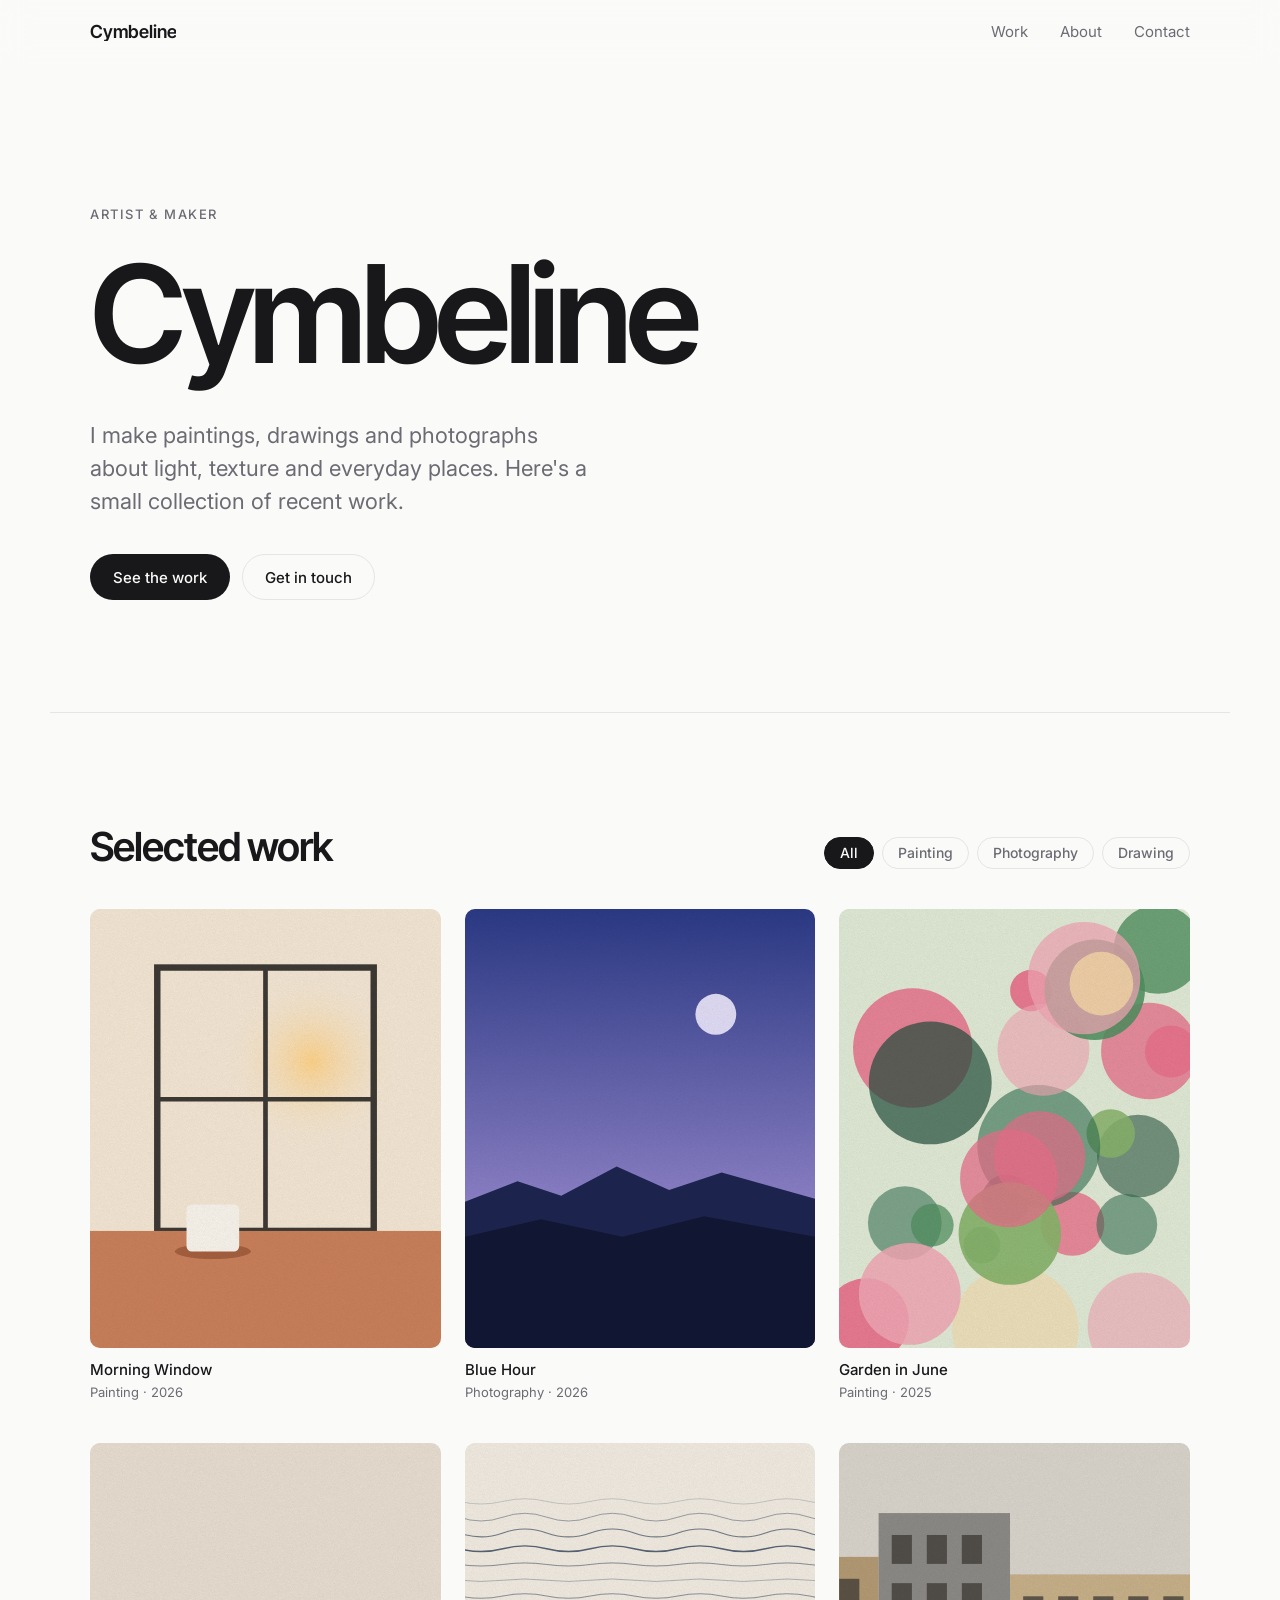
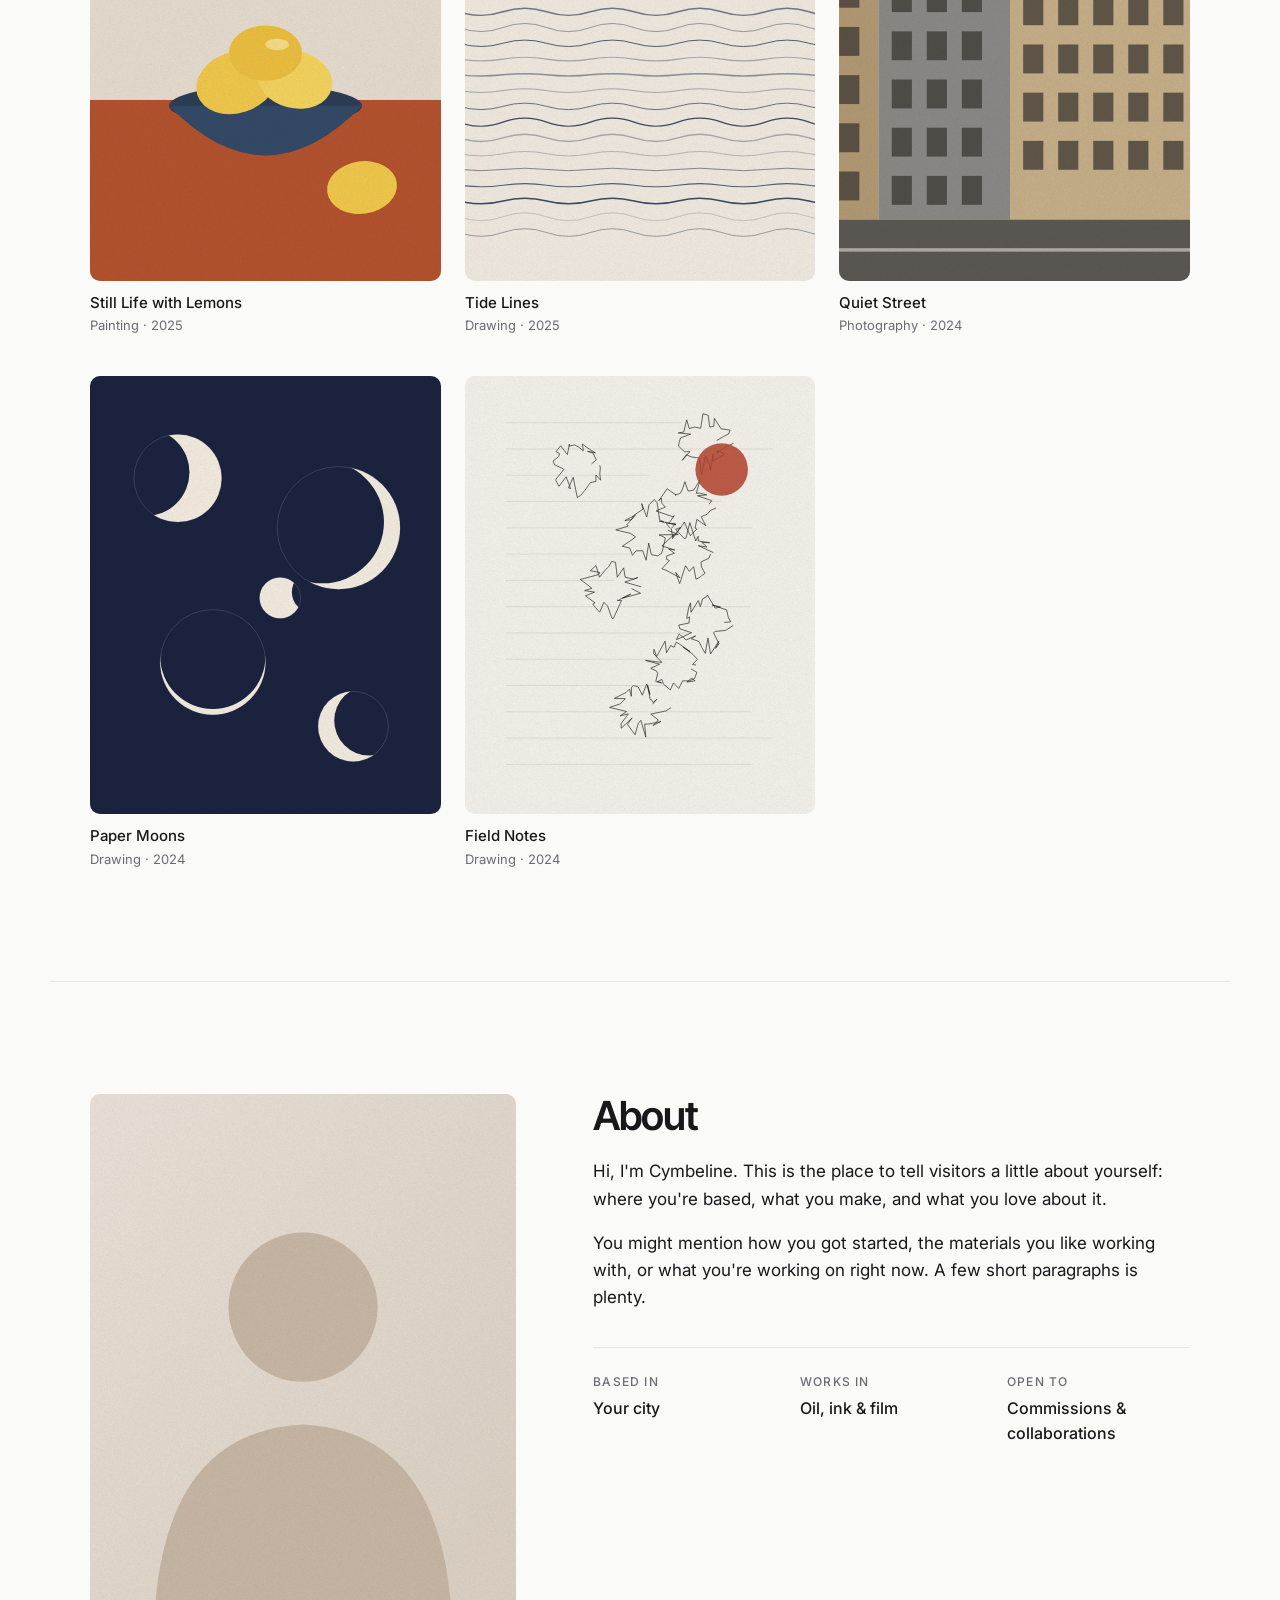
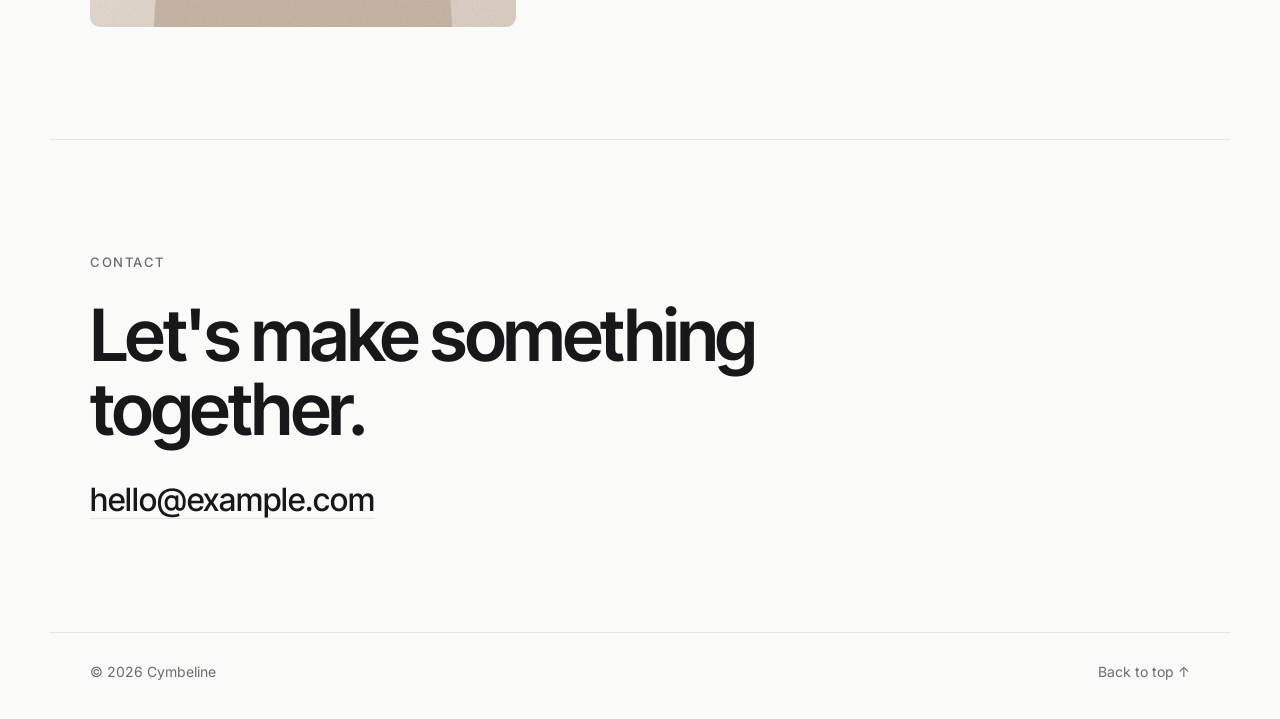
==== index.html @ 4db3ca45 "Initial portfolio site with Pages CMS editor config Co-Authored-By: Claude Opus 5.5 <noreply@anthrop" ====
<!doctype html>
<html lang="en" class="loading">
<head>
  <meta charset="utf-8">
  <meta name="viewport" content="width=device-width, initial-scale=1">
  <title>Cymbeline — Portfolio</title>
  <meta name="description" content="The portfolio of Cymbeline: selected work, about, and contact.">
  <meta property="og:title" content="Cymbeline — Portfolio">
  <meta property="og:description" content="Selected work, about, and contact.">
  <meta property="og:type" content="website">
  <meta name="theme-color" content="#fafaf9" media="(prefers-color-scheme: light)">
  <meta name="theme-color" content="#0f0f10" media="(prefers-color-scheme: dark)">
  <link rel="icon" href="favicon.svg" type="image/svg+xml">
  <link rel="preconnect" href="https://fonts.googleapis.com">
  <link rel="preconnect" href="https://fonts.gstatic.com" crossorigin>
  <link href="https://fonts.googleapis.com/css2?family=Inter:wght@400;500&family=Inter+Tight:wght@500;600&display=swap" rel="stylesheet">
  <link rel="stylesheet" href="styles.css">
</head>
<body>
  <a class="skip-link" href="#work">Skip to work</a>

  <header class="nav" id="nav">
    <div class="wrap nav-inner">
      <a class="nav-name" href="#top" data-field="name">Cymbeline</a>
      <nav aria-label="Main">
        <ul class="nav-links">
          <li><a href="#work">Work</a></li>
          <li><a href="#about">About</a></li>
          <li><a href="#contact">Contact</a></li>
        </ul>
      </nav>
    </div>
  </header>

  <main id="top">
    <section class="hero wrap">
      <p class="eyebrow" data-field="tagline"></p>
      <h1 class="hero-name" data-field="name"></h1>
      <p class="hero-intro" data-field="intro"></p>
      <div class="hero-actions">
        <a class="btn btn-solid" href="#work">See the work</a>
        <a class="btn btn-ghost" href="#contact">Get in touch</a>
      </div>
    </section>

    <section class="section wrap" id="work" aria-labelledby="work-title">
      <div class="section-head">
        <h2 id="work-title">Selected work</h2>
        <div class="filters" id="filters" role="group" aria-label="Filter work by category"></div>
      </div>
      <ul class="grid" id="grid"></ul>
    </section>

    <section class="section wrap" id="about" aria-labelledby="about-title">
      <div class="about">
        <div class="about-photo">
          <img id="about-photo" alt="" loading="lazy">
        </div>
        <div class="about-text">
          <h2 id="about-title">About</h2>
          <div id="about-body"></div>
          <dl class="facts" id="facts"></dl>
        </div>
      </div>
    </section>

    <section class="section wrap contact" id="contact" aria-labelledby="contact-title">
      <p class="eyebrow">Contact</p>
      <h2 id="contact-title" class="contact-title" data-field="contactHeading"></h2>
      <a class="contact-email" id="contact-email" href="#"></a>
      <ul class="socials" id="socials"></ul>
    </section>
  </main>

  <footer class="footer wrap">
    <span>&copy; <span id="year"></span> <span data-field="name"></span></span>
    <a href="#top">Back to top &uarr;</a>
  </footer>

  <div class="lightbox" id="lightbox" role="dialog" aria-modal="true" aria-label="Artwork viewer" hidden>
    <button class="lb-btn lb-close" id="lb-close" aria-label="Close">&times;</button>
    <button class="lb-btn lb-prev" id="lb-prev" aria-label="Previous piece">&larr;</button>
    <figure class="lb-figure">
      <img id="lb-img" alt="">
      <figcaption>
        <div class="lb-meta">
          <strong id="lb-title"></strong>
          <span id="lb-sub"></span>
        </div>
        <p id="lb-desc"></p>
        <a class="lb-link" id="lb-link" target="_blank" rel="noopener" hidden></a>
      </figcaption>
    </figure>
    <span class="lb-count" id="lb-count"></span>
    <button class="lb-btn lb-next" id="lb-next" aria-label="Next piece">&rarr;</button>
  </div>

  <script src="script.js"></script>
</body>
</html>
---- styles.css ----
/* ---------- Theme ---------- */
:root {
  --bg: #fafaf9;
  --surface: #ffffff;
  --text: #18181b;
  --muted: #6b6b73;
  --line: #e7e5e4;
  --accent: #b4442c;
  --placeholder: #efedeb;

  --font-body: "Inter", system-ui, -apple-system, "Segoe UI", Roboto, sans-serif;
  --font-head: "Inter Tight", "Inter", system-ui, -apple-system, "Segoe UI", Roboto, sans-serif;
  --wrap: 1180px;
  --gutter: clamp(16px, 4vw, 40px);
  --radius: 10px;
  --nav-h: 64px;
  color-scheme: light;
}

@media (prefers-color-scheme: dark) {
  :root {
    --bg: #0f0f10;
    --surface: #18181b;
    --text: #f4f4f5;
    --muted: #a1a1aa;
    --line: #27272a;
    --accent: #ee8a6f;
    --placeholder: #1f1f23;
    color-scheme: dark;
  }
}

/* ---------- Base ---------- */
*, *::before, *::after { box-sizing: border-box; }

html {
  scroll-behavior: smooth;
  scroll-padding-top: var(--nav-h);
  -webkit-text-size-adjust: 100%;
}
html.lb-open { overflow: hidden; }

body {
  margin: 0;
  background: var(--bg);
  color: var(--text);
  font: 400 16px/1.6 var(--font-body);
  -webkit-font-smoothing: antialiased;
  overflow-x: hidden;
}

img { display: block; max-width: 100%; }
a { color: inherit; }
h1, h2 { font-family: var(--font-head); font-weight: 600; }
[hidden] { display: none !important; }

:focus-visible { outline: 2px solid var(--accent); outline-offset: 3px; border-radius: 4px; }

.wrap {
  width: 100%;
  max-width: var(--wrap);
  margin-inline: auto;
  padding-inline: var(--gutter);
}

.skip-link {
  position: absolute; left: 12px; top: -48px; z-index: 200;
  padding: 8px 14px; border-radius: 8px;
  background: var(--text); color: var(--bg); text-decoration: none;
}
.skip-link:focus { top: 12px; }

main, .footer { transition: opacity .4s ease; }
html.loading main, html.loading .footer { opacity: 0; }

.eyebrow {
  margin: 0;
  font-size: 13px;
  font-weight: 500;
  letter-spacing: .12em;
  text-transform: uppercase;
  color: var(--muted);
}

/* ---------- Nav ---------- */
.nav {
  position: sticky; top: 0; z-index: 50;
  height: var(--nav-h);
  background: color-mix(in srgb, var(--bg) 82%, transparent);
  -webkit-backdrop-filter: saturate(1.4) blur(14px);
  backdrop-filter: saturate(1.4) blur(14px);
  border-bottom: 1px solid transparent;
  transition: border-color .2s ease;
}
.nav.scrolled { border-bottom-color: var(--line); }
.nav-inner { height: 100%; display: flex; align-items: center; justify-content: space-between; gap: 16px; }
.nav-name {
  font: 600 18px/1 var(--font-head);
  letter-spacing: -.01em;
  text-decoration: none;
  white-space: nowrap; overflow: hidden; text-overflow: ellipsis;
}
.nav-links { display: flex; gap: clamp(16px, 3vw, 32px); margin: 0; padding: 0; list-style: none; }
.nav-links a { font-size: 15px; color: var(--muted); text-decoration: none; transition: color .15s ease; }
.nav-links a:hover { color: var(--text); }

/* ---------- Hero ---------- */
.hero { padding-block: clamp(56px, 11vw, 140px) clamp(56px, 9vw, 112px); }
.hero-name {
  margin: .18em 0 .3em;
  font-size: clamp(3.25rem, 12vw, 8.5rem);
  line-height: .95;
  letter-spacing: -.04em;
  overflow-wrap: anywhere;
}
.hero-intro {
  margin: 0;
  max-width: 36ch;
  font-size: clamp(1.1rem, 2.1vw, 1.375rem);
  line-height: 1.5;
  color: var(--muted);
}
.hero-actions { display: flex; flex-wrap: wrap; gap: 12px; margin-top: 36px; }

.btn {
  display: inline-flex; align-items: center; justify-content: center;
  min-height: 46px; padding: 0 22px;
  border-radius: 999px; border: 1px solid transparent;
  font: 500 15px/1 var(--font-body);
  text-decoration: none;
  transition: transform .15s ease, background-color .15s ease, border-color .15s ease;
}
.btn:active { transform: translateY(1px); }
.btn-solid { background: var(--text); color: var(--bg); }
.btn-solid:hover { background: color-mix(in srgb, var(--text) 85%, var(--bg)); }
.btn-ghost { border-color: var(--line); }
.btn-ghost:hover { border-color: var(--text); }

/* ---------- Sections ---------- */
.section { padding-block: clamp(56px, 9vw, 112px); border-top: 1px solid var(--line); }
.section h2 { margin: 0; font-size: clamp(1.75rem, 3.6vw, 2.5rem); line-height: 1.1; letter-spacing: -.025em; }
.section-head {
  display: flex; flex-wrap: wrap; align-items: flex-end; justify-content: space-between;
  gap: 16px 24px;
  margin-bottom: clamp(24px, 4vw, 40px);
}

/* ---------- Filters ---------- */
.filters {
  display: flex; gap: 8px;
  max-width: 100%;
  overflow-x: auto; scrollbar-width: none;
  margin-inline: calc(var(--gutter) * -1); padding-inline: var(--gutter);
}
.filters::-webkit-scrollbar { display: none; }
@media (min-width: 720px) { .filters { margin-inline: 0; padding-inline: 0; } }
.chip {
  flex: none;
  padding: 8px 15px;
  border-radius: 999px;
  border: 1px solid var(--line);
  background: transparent;
  color: var(--muted);
  font: 500 14px/1 var(--font-body);
  cursor: pointer;
  transition: color .15s ease, background-color .15s ease, border-color .15s ease;
}
.chip:hover { color: var(--text); border-color: var(--muted); }
.chip[aria-pressed="true"] { background: var(--text); border-color: var(--text); color: var(--bg); }

/* ---------- Gallery grid ---------- */
.grid {
  list-style: none; margin: 0; padding: 0;
  display: grid;
  grid-template-columns: repeat(2, minmax(0, 1fr));
  gap: 24px 12px;
}
@media (min-width: 720px) { .grid { grid-template-columns: repeat(3, minmax(0, 1fr)); gap: 40px 24px; } }

.card { animation: rise .5s ease both; }
@keyframes rise { from { opacity: 0; transform: translateY(10px); } to { opacity: 1; transform: none; } }

.card-btn {
  display: block; width: 100%;
  padding: 0; border: 0; background: none;
  color: inherit; font: inherit; text-align: left;
  cursor: zoom-in;
}
.card-media {
  aspect-ratio: 4 / 5;
  overflow: hidden;
  border-radius: var(--radius);
  background: var(--placeholder);
}
.card-media img {
  width: 100%; height: 100%;
  object-fit: cover;
  transition: transform .6s cubic-bezier(.2, .7, .2, 1);
}
.card-btn:hover .card-media img { transform: scale(1.035); }
.card-title { display: block; margin-top: 12px; font-weight: 500; font-size: 15px; line-height: 1.35; }
.card-meta { display: block; margin-top: 2px; font-size: 13px; color: var(--muted); }
.empty { grid-column: 1 / -1; color: var(--muted); }

/* ---------- About ---------- */
.about { display: grid; gap: 32px; }
@media (min-width: 860px) {
  .about { grid-template-columns: 5fr 7fr; gap: clamp(40px, 6vw, 88px); align-items: start; }
  #about.no-photo .about { grid-template-columns: 1fr; }
}
.about-photo img {
  width: 100%;
  aspect-ratio: 4 / 5;
  object-fit: cover;
  border-radius: var(--radius);
  background: var(--placeholder);
}
@media (max-width: 859px) { .about-photo { max-width: 420px; } }
.about-text h2 { margin-bottom: 20px; }
#about-body { max-width: 62ch; font-size: 1.0625rem; }
#about-body p { margin: 0 0 1em; }
#about-body a { text-decoration-color: var(--accent); text-underline-offset: .2em; }
#about-body a:hover { color: var(--accent); }
#about-body img { border-radius: var(--radius); margin-block: 1em; }

.facts {
  display: grid;
  grid-template-columns: repeat(auto-fit, minmax(150px, 1fr));
  gap: 20px 24px;
  margin: 36px 0 0; padding-top: 24px;
  border-top: 1px solid var(--line);
}
.fact dt { font-size: 12px; font-weight: 500; letter-spacing: .1em; text-transform: uppercase; color: var(--muted); }
.fact dd { margin: 4px 0 0; font-weight: 500; }

/* ---------- Contact ---------- */
.contact-title {
  margin: .35em 0 .5em !important;
  max-width: 16ch;
  font-size: clamp(2.25rem, 6.5vw, 4.5rem) !important;
  line-height: 1.02 !important;
  letter-spacing: -.035em !important;
}
.contact-email {
  display: inline-block;
  font: 500 clamp(1.25rem, 3.5vw, 2rem)/1.2 var(--font-head);
  text-decoration: underline;
  text-decoration-thickness: 1px;
  text-underline-offset: .22em;
  text-decoration-color: var(--line);
  overflow-wrap: anywhere;
  transition: color .15s ease, text-decoration-color .15s ease;
}
.contact-email:hover { color: var(--accent); text-decoration-color: currentColor; }
.socials { display: flex; flex-wrap: wrap; gap: 10px; margin: 32px 0 0; padding: 0; list-style: none; }
.socials a {
  display: inline-flex; align-items: center; min-height: 42px; padding: 0 16px;
  border: 1px solid var(--line); border-radius: 999px;
  font-size: 15px; text-decoration: none;
  transition: border-color .15s ease;
}
.socials a:hover { border-color: var(--text); }

/* ---------- Footer ---------- */
.footer {
  display: flex; flex-wrap: wrap; justify-content: space-between; gap: 12px;
  padding-block: 28px 36px;
  border-top: 1px solid var(--line);
  font-size: 14px; color: var(--muted);
}
.footer a { text-decoration: none; }
.footer a:hover { color: var(--text); }

/* ---------- Lightbox ---------- */
.lightbox {
  position: fixed; inset: 0; z-index: 100;
  display: grid; place-items: center;
  padding: 64px 84px 40px;
  background: rgba(12, 12, 13, .95);
  color: #e4e4e7;
  animation: fade .2s ease;
}
@keyframes fade { from { opacity: 0; } }
.lb-figure {
  margin: 0;
  display: flex; flex-direction: column; align-items: center;
  max-width: min(1100px, 100%);
}
#lb-img {
  max-width: 100%;
  max-height: calc(100vh - 230px);
  max-height: calc(100dvh - 230px);
  object-fit: contain;
  border-radius: 4px;
}
.lb-figure figcaption { width: 100%; max-width: 680px; margin-top: 18px; font-size: 14px; }
.lb-meta { display: flex; flex-wrap: wrap; align-items: baseline; gap: 4px 12px; }
.lb-meta strong { font: 600 17px/1.3 var(--font-head); color: #fff; }
.lb-meta span { color: #a1a1aa; }
#lb-desc { margin: 6px 0 0; white-space: pre-line; color: #d4d4d8; }
.lb-link { display: inline-block; margin-top: 10px; color: #ee8a6f; font-weight: 500; text-decoration: none; }
.lb-link:hover { text-decoration: underline; }
.lb-count { position: absolute; top: 24px; left: 24px; font-size: 13px; color: #a1a1aa; font-variant-numeric: tabular-nums; }

.lb-btn {
  position: absolute;
  width: 46px; height: 46px;
  display: grid; place-items: center;
  border: 0; border-radius: 50%;
  background: rgba(255, 255, 255, .08);
  color: #fff; font-size: 22px; line-height: 1;
  cursor: pointer;
  transition: background-color .15s ease;
}
.lb-btn:hover { background: rgba(255, 255, 255, .18); }
.lb-close { top: 12px; right: 12px; font-size: 28px; }
.lb-prev { left: 20px; top: 50%; transform: translateY(-50%); }
.lb-next { right: 20px; top: 50%; transform: translateY(-50%); }

@media (max-width: 719px) {
  .lightbox { padding: 64px 16px 92px; }
  #lb-img { max-height: calc(100vh - 300px); max-height: calc(100dvh - 300px); }
  .lb-prev, .lb-next { top: auto; bottom: 24px; transform: none; }
  .lb-prev { left: calc(50% - 58px); }
  .lb-next { right: calc(50% - 58px); }
}

/* ---------- Motion ---------- */
@media (prefers-reduced-motion: reduce) {
  html { scroll-behavior: auto; }
  *, *::before, *::after { animation: none !important; transition: none !important; }
}
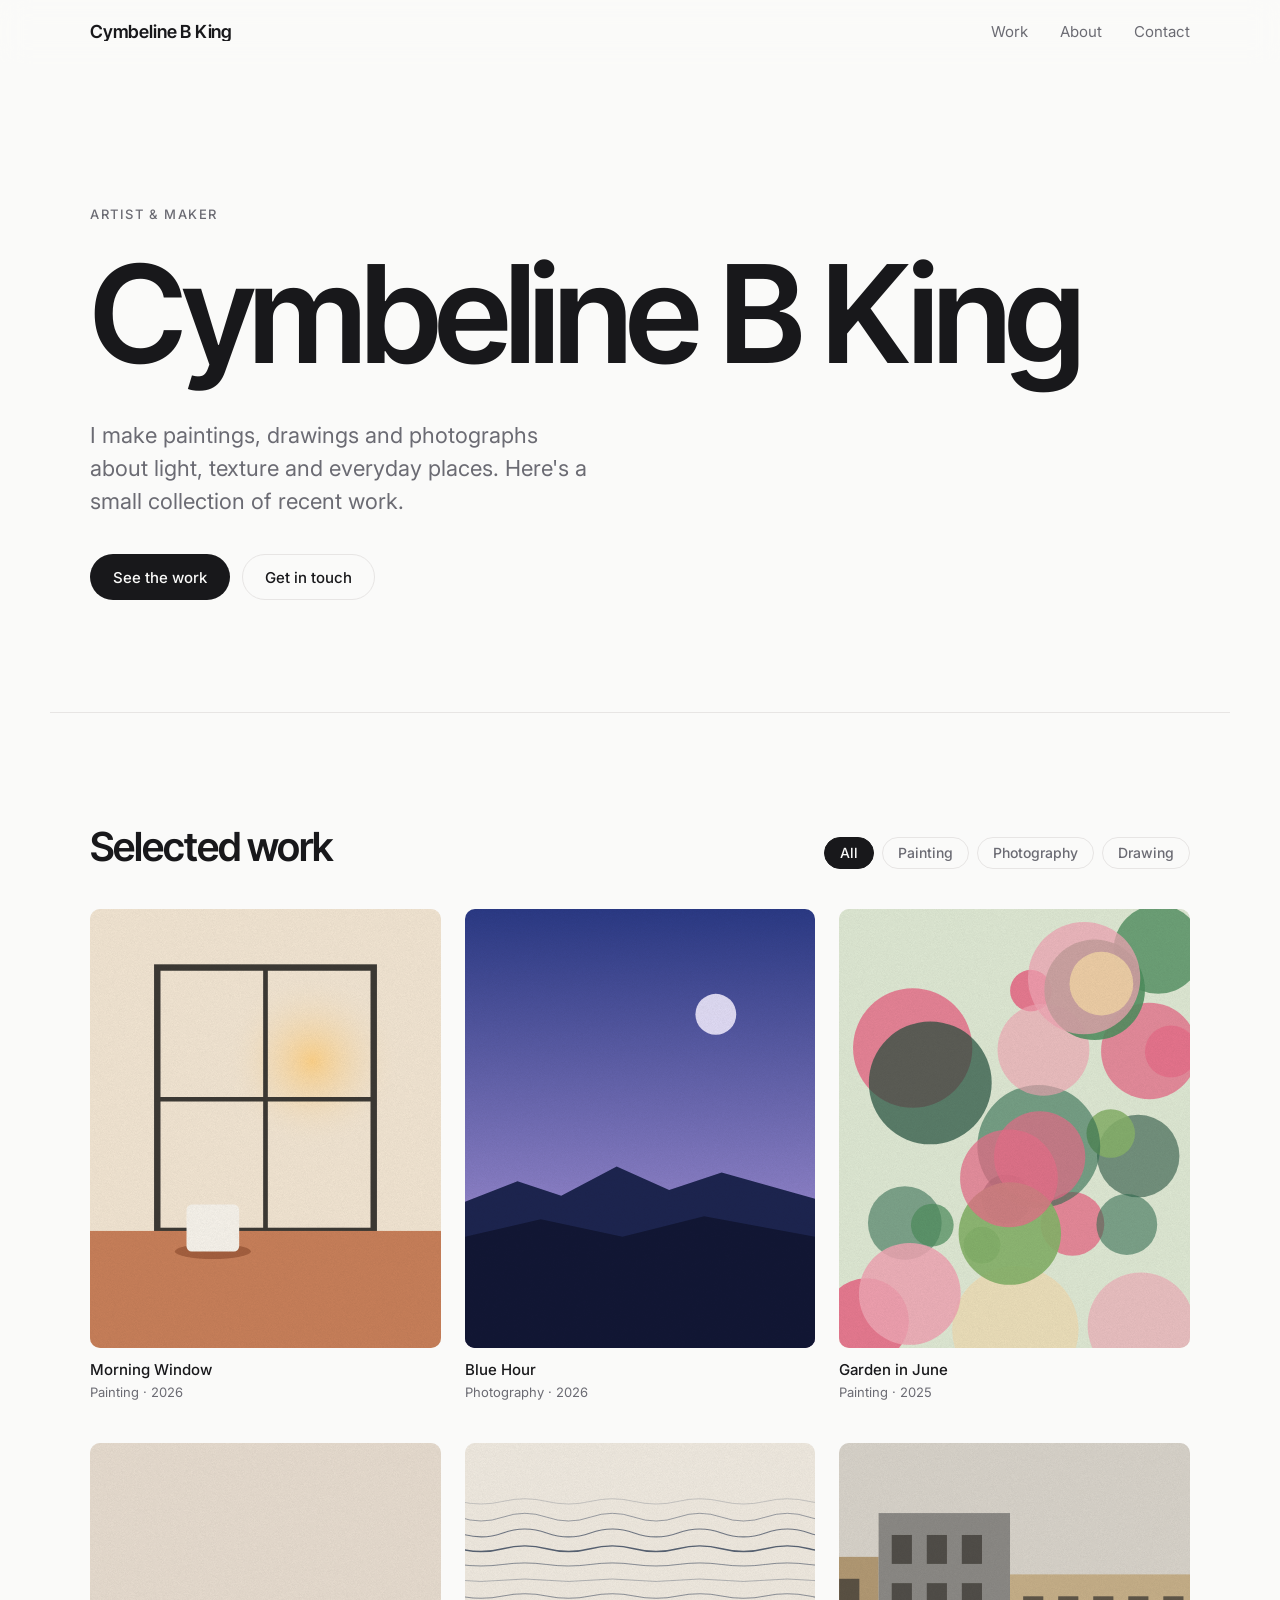
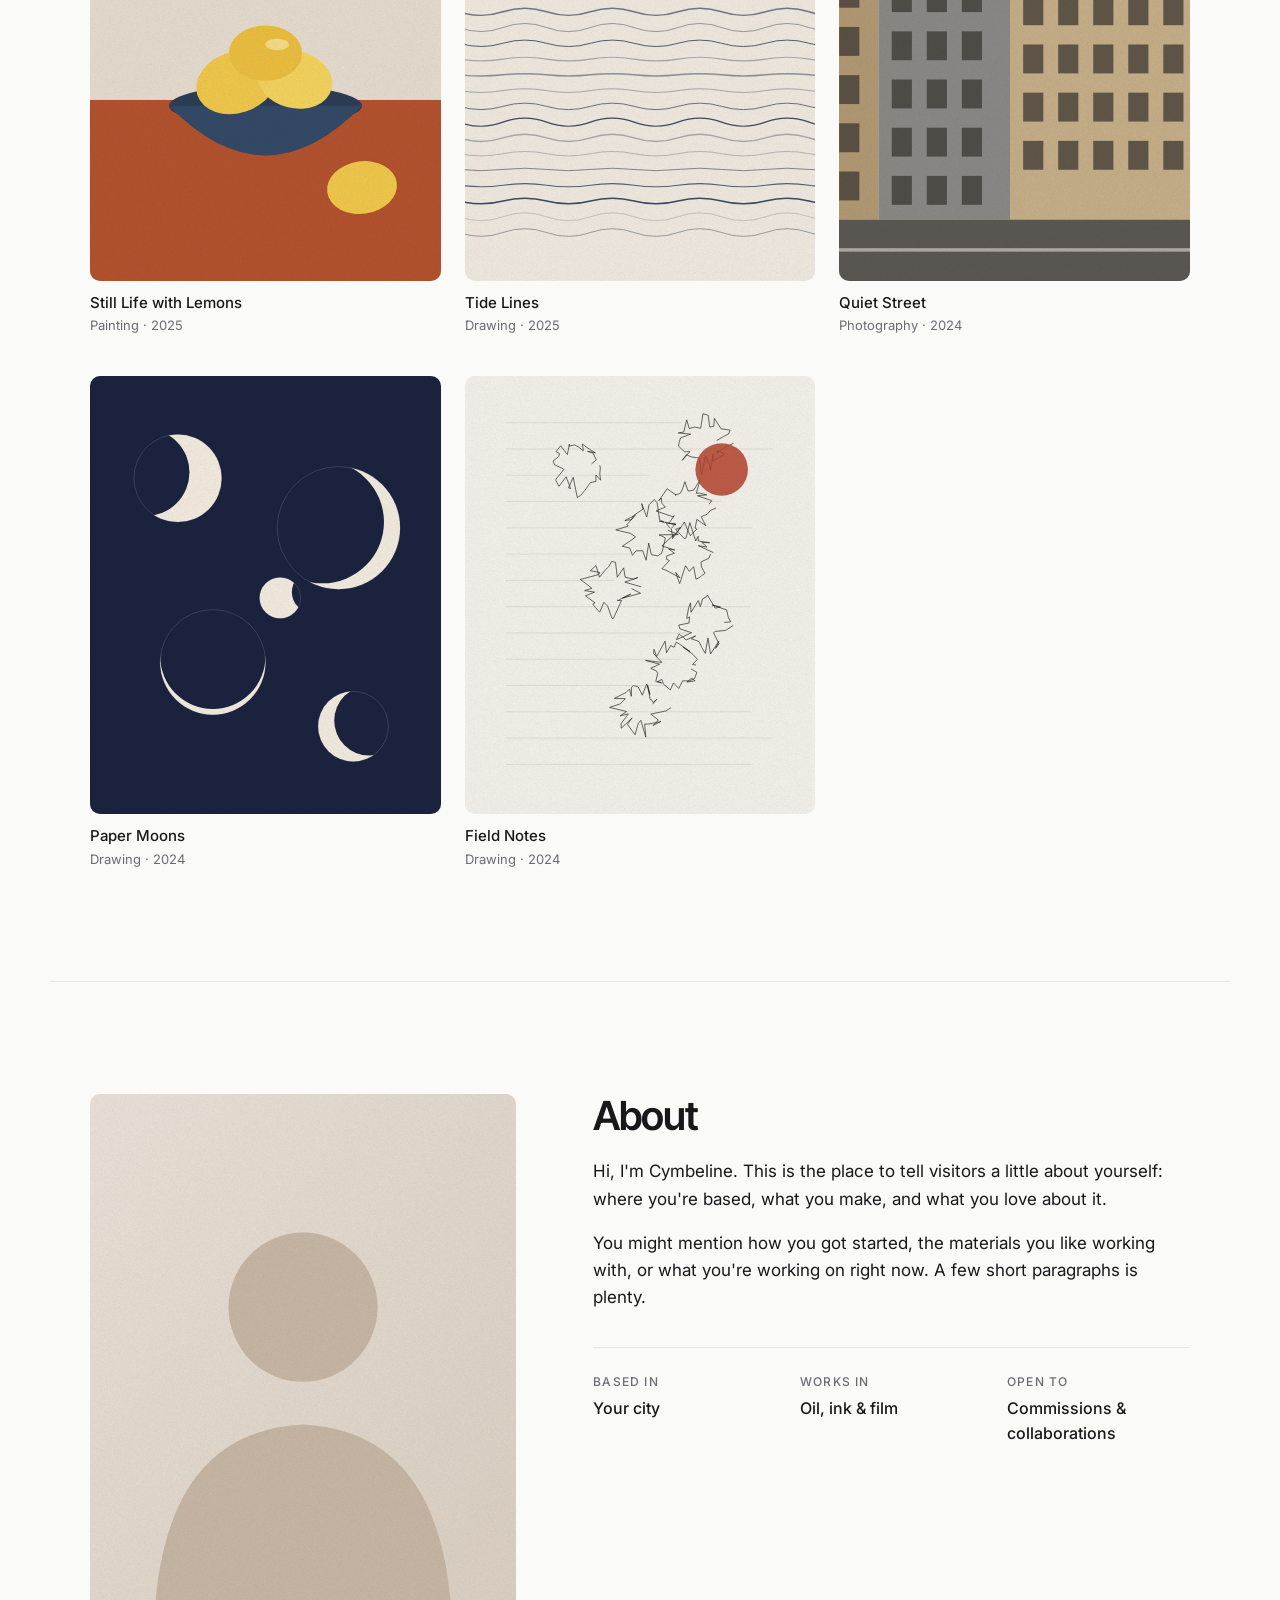
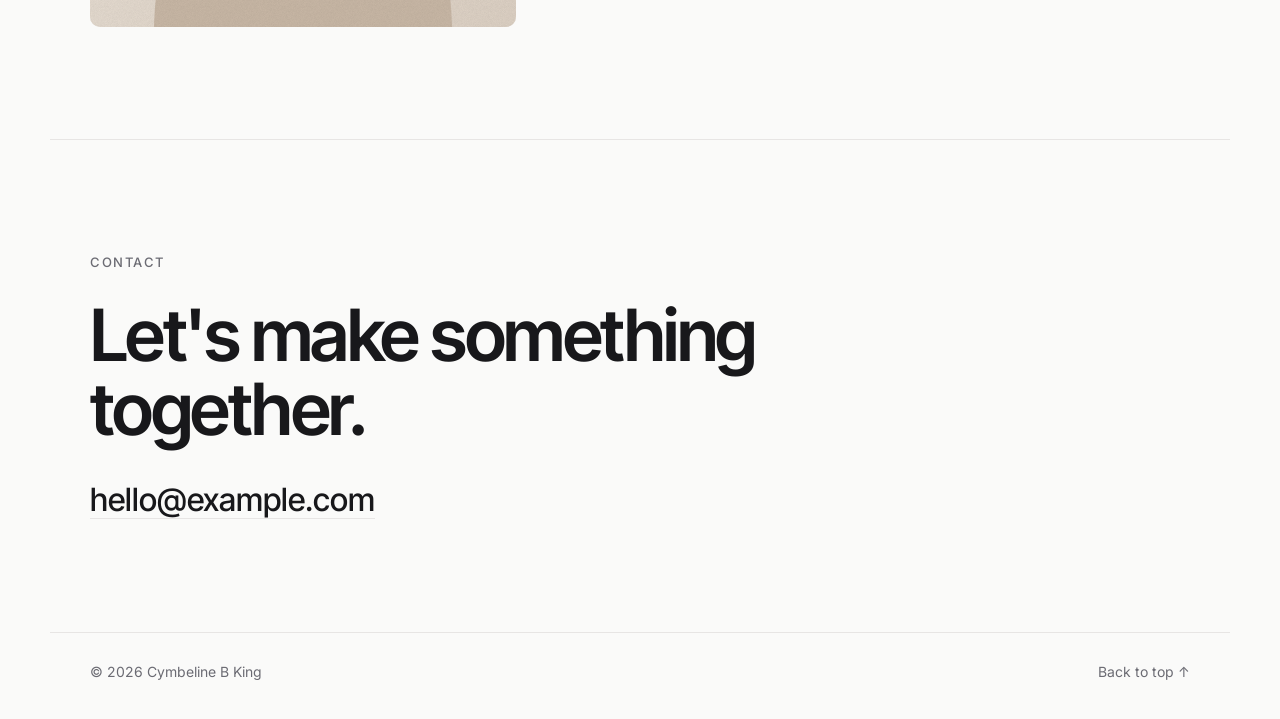
==== commit a6c5ba4f: "Show her full name, Cymbeline B King Co-Authored-By: Claude Opus 5.5 <noreply@anthropic.com>" ====
--- a/index.html
+++ b/index.html
@@ -3,9 +3,9 @@
 <head>
   <meta charset="utf-8">
   <meta name="viewport" content="width=device-width, initial-scale=1">
-  <title>Cymbeline — Portfolio</title>
-  <meta name="description" content="The portfolio of Cymbeline: selected work, about, and contact.">
-  <meta property="og:title" content="Cymbeline — Portfolio">
+  <title>Cymbeline B King — Portfolio</title>
+  <meta name="description" content="The portfolio of Cymbeline B King: selected work, about, and contact.">
+  <meta property="og:title" content="Cymbeline B King — Portfolio">
   <meta property="og:description" content="Selected work, about, and contact.">
   <meta property="og:type" content="website">
   <meta name="theme-color" content="#fafaf9" media="(prefers-color-scheme: light)">
@@ -21,7 +21,7 @@
 
   <header class="nav" id="nav">
     <div class="wrap nav-inner">
-      <a class="nav-name" href="#top" data-field="name">Cymbeline</a>
+      <a class="nav-name" href="#top" data-field="name">Cymbeline B King</a>
       <nav aria-label="Main">
         <ul class="nav-links">
           <li><a href="#work">Work</a></li>
--- a/styles.css
+++ b/styles.css
@@ -276,7 +276,7 @@
   position: fixed; inset: 0; z-index: 100;
   display: grid; place-items: center;
   padding: 64px 84px 40px;
-  background: rgba(12, 12, 13, .95);
+  background: rgba(12, 12, 13, .98);
   color: #e4e4e7;
   animation: fade .2s ease;
 }
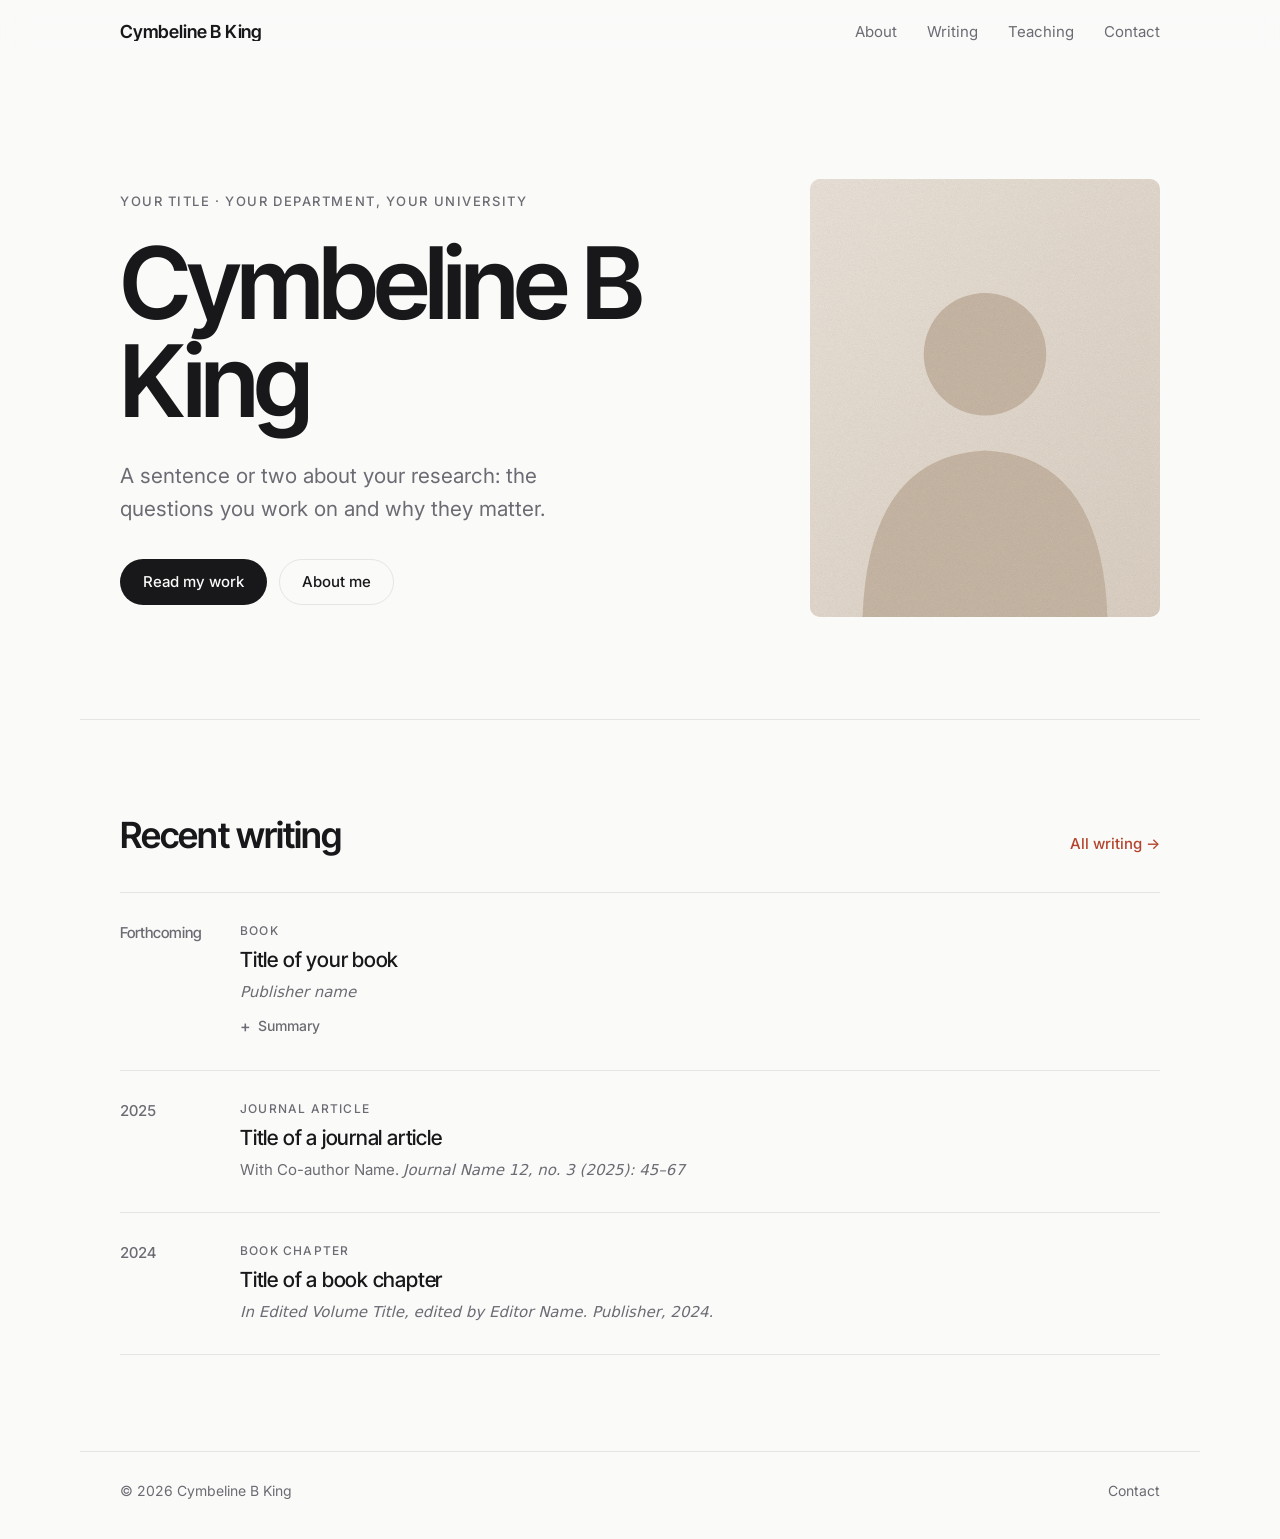
==== commit 40017cde: "Rework as a multi-page academic site Home, About, Writing (publications with DOI/PDF/covers, filters" ====
--- a/index.html
+++ b/index.html
@@ -3,10 +3,10 @@
 <head>
   <meta charset="utf-8">
   <meta name="viewport" content="width=device-width, initial-scale=1">
-  <title>Cymbeline B King — Portfolio</title>
-  <meta name="description" content="The portfolio of Cymbeline B King: selected work, about, and contact.">
-  <meta property="og:title" content="Cymbeline B King — Portfolio">
-  <meta property="og:description" content="Selected work, about, and contact.">
+  <title>Cymbeline B King</title>
+  <meta name="description" content="Cymbeline B King: research, writing and publications.">
+  <meta property="og:title" content="Cymbeline B King">
+  <meta property="og:description" content="Research, writing and publications.">
   <meta property="og:type" content="website">
   <meta name="theme-color" content="#fafaf9" media="(prefers-color-scheme: light)">
   <meta name="theme-color" content="#0f0f10" media="(prefers-color-scheme: dark)">
@@ -16,85 +16,40 @@
   <link href="https://fonts.googleapis.com/css2?family=Inter:wght@400;500&family=Inter+Tight:wght@500;600&display=swap" rel="stylesheet">
   <link rel="stylesheet" href="styles.css">
 </head>
-<body>
-  <a class="skip-link" href="#work">Skip to work</a>
+<body data-page="home">
+  <a class="skip-link" href="#main">Skip to content</a>
+  <!-- The menu and footer are filled in by script.js so every page shares them. -->
+  <header class="nav" id="nav"></header>
 
-  <header class="nav" id="nav">
-    <div class="wrap nav-inner">
-      <a class="nav-name" href="#top" data-field="name">Cymbeline B King</a>
-      <nav aria-label="Main">
-        <ul class="nav-links">
-          <li><a href="#work">Work</a></li>
-          <li><a href="#about">About</a></li>
-          <li><a href="#contact">Contact</a></li>
-        </ul>
-      </nav>
-    </div>
-  </header>
-
-  <main id="top">
+  <main id="main">
     <section class="hero wrap">
-      <p class="eyebrow" data-field="tagline"></p>
-      <h1 class="hero-name" data-field="name"></h1>
-      <p class="hero-intro" data-field="intro"></p>
-      <div class="hero-actions">
-        <a class="btn btn-solid" href="#work">See the work</a>
-        <a class="btn btn-ghost" href="#contact">Get in touch</a>
-      </div>
-    </section>
-
-    <section class="section wrap" id="work" aria-labelledby="work-title">
-      <div class="section-head">
-        <h2 id="work-title">Selected work</h2>
-        <div class="filters" id="filters" role="group" aria-label="Filter work by category"></div>
-      </div>
-      <ul class="grid" id="grid"></ul>
-    </section>
-
-    <section class="section wrap" id="about" aria-labelledby="about-title">
-      <div class="about">
-        <div class="about-photo">
-          <img id="about-photo" alt="" loading="lazy">
+      <div class="hero-grid">
+        <div class="hero-text">
+          <p class="eyebrow" data-field="position"></p>
+          <h1 class="hero-name" data-field="name"></h1>
+          <p class="hero-intro" data-field="intro"></p>
+          <div class="hero-actions">
+            <a class="btn btn-solid" href="writing.html">Read my work</a>
+            <a class="btn btn-ghost" href="about.html">About me</a>
+            <a class="btn btn-ghost" data-cv target="_blank" rel="noopener" hidden>Download CV</a>
+          </div>
         </div>
-        <div class="about-text">
-          <h2 id="about-title">About</h2>
-          <div id="about-body"></div>
-          <dl class="facts" id="facts"></dl>
+        <div class="hero-photo" data-photo-wrap>
+          <img data-photo alt="">
         </div>
       </div>
     </section>
 
-    <section class="section wrap contact" id="contact" aria-labelledby="contact-title">
-      <p class="eyebrow">Contact</p>
-      <h2 id="contact-title" class="contact-title" data-field="contactHeading"></h2>
-      <a class="contact-email" id="contact-email" href="#"></a>
-      <ul class="socials" id="socials"></ul>
+    <section class="section wrap" aria-labelledby="recent-title">
+      <div class="section-head">
+        <h2 id="recent-title">Recent writing</h2>
+        <a class="more-link" href="writing.html">All writing &rarr;</a>
+      </div>
+      <ol class="pubs" id="pubs" data-home></ol>
     </section>
   </main>
 
-  <footer class="footer wrap">
-    <span>&copy; <span id="year"></span> <span data-field="name"></span></span>
-    <a href="#top">Back to top &uarr;</a>
-  </footer>
-
-  <div class="lightbox" id="lightbox" role="dialog" aria-modal="true" aria-label="Artwork viewer" hidden>
-    <button class="lb-btn lb-close" id="lb-close" aria-label="Close">&times;</button>
-    <button class="lb-btn lb-prev" id="lb-prev" aria-label="Previous piece">&larr;</button>
-    <figure class="lb-figure">
-      <img id="lb-img" alt="">
-      <figcaption>
-        <div class="lb-meta">
-          <strong id="lb-title"></strong>
-          <span id="lb-sub"></span>
-        </div>
-        <p id="lb-desc"></p>
-        <a class="lb-link" id="lb-link" target="_blank" rel="noopener" hidden></a>
-      </figcaption>
-    </figure>
-    <span class="lb-count" id="lb-count"></span>
-    <button class="lb-btn lb-next" id="lb-next" aria-label="Next piece">&rarr;</button>
-  </div>
-
+  <footer class="footer wrap" id="footer"></footer>
   <script src="script.js"></script>
 </body>
 </html>
--- a/styles.css
+++ b/styles.css
@@ -10,7 +10,7 @@
 
   --font-body: "Inter", system-ui, -apple-system, "Segoe UI", Roboto, sans-serif;
   --font-head: "Inter Tight", "Inter", system-ui, -apple-system, "Segoe UI", Roboto, sans-serif;
-  --wrap: 1180px;
+  --wrap: 1120px;
   --gutter: clamp(16px, 4vw, 40px);
   --radius: 10px;
   --nav-h: 64px;
@@ -34,24 +34,26 @@
 *, *::before, *::after { box-sizing: border-box; }
 
 html {
-  scroll-behavior: smooth;
   scroll-padding-top: var(--nav-h);
   -webkit-text-size-adjust: 100%;
 }
-html.lb-open { overflow: hidden; }
 
 body {
   margin: 0;
+  min-height: 100vh;
+  display: flex;
+  flex-direction: column;
   background: var(--bg);
   color: var(--text);
   font: 400 16px/1.6 var(--font-body);
   -webkit-font-smoothing: antialiased;
   overflow-x: hidden;
 }
+main { flex: 1; }
 
 img { display: block; max-width: 100%; }
 a { color: inherit; }
-h1, h2 { font-family: var(--font-head); font-weight: 600; }
+h1, h2, h3 { font-family: var(--font-head); font-weight: 600; }
 [hidden] { display: none !important; }
 
 :focus-visible { outline: 2px solid var(--accent); outline-offset: 3px; border-radius: 4px; }
@@ -70,8 +72,8 @@
 }
 .skip-link:focus { top: 12px; }
 
-main, .footer { transition: opacity .4s ease; }
-html.loading main, html.loading .footer { opacity: 0; }
+main, .footer, .nav-inner { transition: opacity .35s ease; }
+html.loading main, html.loading .footer, html.loading .nav-inner { opacity: 0; }
 
 .eyebrow {
   margin: 0;
@@ -82,17 +84,17 @@
   color: var(--muted);
 }
 
-/* ---------- Nav ---------- */
+/* ---------- Menu ---------- */
 .nav {
   position: sticky; top: 0; z-index: 50;
   height: var(--nav-h);
-  background: color-mix(in srgb, var(--bg) 82%, transparent);
+  background: color-mix(in srgb, var(--bg) 85%, transparent);
   -webkit-backdrop-filter: saturate(1.4) blur(14px);
   backdrop-filter: saturate(1.4) blur(14px);
   border-bottom: 1px solid transparent;
   transition: border-color .2s ease;
 }
-.nav.scrolled { border-bottom-color: var(--line); }
+.nav.scrolled, .nav.open { border-bottom-color: var(--line); }
 .nav-inner { height: 100%; display: flex; align-items: center; justify-content: space-between; gap: 16px; }
 .nav-name {
   font: 600 18px/1 var(--font-head);
@@ -100,27 +102,77 @@
   text-decoration: none;
   white-space: nowrap; overflow: hidden; text-overflow: ellipsis;
 }
-.nav-links { display: flex; gap: clamp(16px, 3vw, 32px); margin: 0; padding: 0; list-style: none; }
-.nav-links a { font-size: 15px; color: var(--muted); text-decoration: none; transition: color .15s ease; }
-.nav-links a:hover { color: var(--text); }
-
-/* ---------- Hero ---------- */
-.hero { padding-block: clamp(56px, 11vw, 140px) clamp(56px, 9vw, 112px); }
+.nav-links { display: flex; gap: clamp(18px, 2.6vw, 30px); margin: 0; padding: 0; list-style: none; }
+.nav-links a {
+  position: relative;
+  font-size: 15px; color: var(--muted); text-decoration: none;
+  transition: color .15s ease;
+}
+.nav-links a:hover, .nav-links a[aria-current="page"] { color: var(--text); }
+.nav-links a[aria-current="page"]::after {
+  content: ""; position: absolute; left: 0; right: 0; bottom: -6px;
+  height: 2px; border-radius: 2px; background: var(--accent);
+}
+.menu-btn {
+  display: none;
+  min-height: 40px; padding: 0 16px;
+  border: 1px solid var(--line); border-radius: 999px;
+  background: transparent; color: var(--text);
+  font: 500 14px/1 var(--font-body);
+  cursor: pointer;
+}
+
+@media (max-width: 759px) {
+  .menu-btn { display: inline-flex; align-items: center; }
+  .nav-links {
+    display: none;
+    position: absolute; top: var(--nav-h); left: 0; right: 0;
+    flex-direction: column; gap: 0;
+    padding: 4px var(--gutter) 20px;
+    background: var(--bg);
+    border-bottom: 1px solid var(--line);
+    box-shadow: 0 16px 32px -24px rgba(0, 0, 0, .35);
+  }
+  .nav.open .nav-links { display: flex; }
+  .nav-links a {
+    display: block; padding: 14px 0;
+    font-size: 18px; color: var(--text);
+    border-bottom: 1px solid var(--line);
+  }
+  .nav-links li:last-child a { border-bottom: 0; }
+  .nav-links a[aria-current="page"] { color: var(--accent); }
+  .nav-links a[aria-current="page"]::after { display: none; }
+}
+
+/* ---------- Home ---------- */
+.hero { padding-block: clamp(40px, 9vw, 120px) clamp(56px, 8vw, 104px); }
+.hero-grid { display: grid; gap: 28px; align-items: center; }
+.hero-photo { order: -1; width: 104px; }
+.hero-photo img {
+  width: 100%; aspect-ratio: 1; object-fit: cover;
+  border-radius: 50%;
+  background: var(--placeholder);
+}
+@media (min-width: 860px) {
+  .hero-grid { grid-template-columns: 7fr 4fr; gap: clamp(48px, 6vw, 88px); }
+  .hero-photo { order: 0; width: auto; }
+  .hero-photo img { aspect-ratio: 4 / 5; border-radius: var(--radius); }
+}
 .hero-name {
-  margin: .18em 0 .3em;
-  font-size: clamp(3.25rem, 12vw, 8.5rem);
-  line-height: .95;
+  margin: .22em 0 .3em;
+  font-size: clamp(3rem, 8.5vw, 6.25rem);
+  line-height: .98;
   letter-spacing: -.04em;
   overflow-wrap: anywhere;
 }
 .hero-intro {
   margin: 0;
-  max-width: 36ch;
-  font-size: clamp(1.1rem, 2.1vw, 1.375rem);
-  line-height: 1.5;
+  max-width: 38ch;
+  font-size: clamp(1.1rem, 2vw, 1.3rem);
+  line-height: 1.55;
   color: var(--muted);
 }
-.hero-actions { display: flex; flex-wrap: wrap; gap: 12px; margin-top: 36px; }
+.hero-actions { display: flex; flex-wrap: wrap; gap: 12px; margin-top: 34px; }
 
 .btn {
   display: inline-flex; align-items: center; justify-content: center;
@@ -136,14 +188,64 @@
 .btn-ghost { border-color: var(--line); }
 .btn-ghost:hover { border-color: var(--text); }
 
-/* ---------- Sections ---------- */
-.section { padding-block: clamp(56px, 9vw, 112px); border-top: 1px solid var(--line); }
-.section h2 { margin: 0; font-size: clamp(1.75rem, 3.6vw, 2.5rem); line-height: 1.1; letter-spacing: -.025em; }
+/* ---------- Sections & page titles ---------- */
+.section { padding-block: clamp(48px, 8vw, 96px); border-top: 1px solid var(--line); }
+.section h2 { margin: 0; font-size: clamp(1.6rem, 3.2vw, 2.25rem); line-height: 1.1; letter-spacing: -.025em; }
 .section-head {
   display: flex; flex-wrap: wrap; align-items: flex-end; justify-content: space-between;
   gap: 16px 24px;
-  margin-bottom: clamp(24px, 4vw, 40px);
-}
+  margin-bottom: clamp(20px, 3.5vw, 36px);
+}
+.more-link { font-size: 15px; font-weight: 500; text-decoration: none; color: var(--accent); }
+.more-link:hover { text-decoration: underline; text-underline-offset: .2em; }
+
+.page { padding-block: clamp(40px, 7vw, 88px) clamp(64px, 10vw, 120px); }
+.page-title {
+  margin: 0 0 .5em;
+  font-size: clamp(2.25rem, 6vw, 3.75rem);
+  line-height: 1.02;
+  letter-spacing: -.035em;
+}
+.section-head .page-title { margin: 0; }
+
+/* Text written in the editor (About + extra pages) */
+.prose { max-width: 66ch; font-size: 1.0625rem; }
+.prose > :first-child { margin-top: 0; }
+.prose p, .prose ul, .prose ol, .prose blockquote { margin: 0 0 1em; }
+.prose h2 { margin: 1.8em 0 .5em; font-size: 1.5rem; letter-spacing: -.02em; line-height: 1.2; }
+.prose h3 { margin: 1.5em 0 .4em; font-size: 1.2rem; letter-spacing: -.01em; }
+.prose ul, .prose ol { padding-left: 1.3em; }
+.prose li { margin-bottom: .3em; }
+.prose a { text-decoration-color: var(--accent); text-underline-offset: .2em; }
+.prose a:hover { color: var(--accent); }
+.prose blockquote { padding-left: 1em; border-left: 3px solid var(--line); color: var(--muted); }
+.prose img { border-radius: var(--radius); margin-block: 1.5em; height: auto; }
+.prose hr { border: 0; border-top: 1px solid var(--line); margin: 2em 0; }
+
+/* ---------- About ---------- */
+.about { display: grid; gap: 32px; }
+@media (min-width: 860px) {
+  .about { grid-template-columns: 4fr 7fr; gap: clamp(40px, 6vw, 88px); align-items: start; }
+  .about.no-photo { grid-template-columns: 1fr; }
+  .about-photo { position: sticky; top: calc(var(--nav-h) + 24px); }
+}
+.about-photo img {
+  width: 100%;
+  aspect-ratio: 4 / 5;
+  object-fit: cover;
+  border-radius: var(--radius);
+  background: var(--placeholder);
+}
+@media (max-width: 859px) { .about-photo { max-width: 320px; } }
+
+.interests { margin-top: 40px; padding-top: 24px; border-top: 1px solid var(--line); }
+.interests h2 {
+  margin: 0 0 14px;
+  font: 500 12px/1.4 var(--font-body);
+  letter-spacing: .1em; text-transform: uppercase; color: var(--muted);
+}
+.tags { display: flex; flex-wrap: wrap; gap: 8px; margin: 0; padding: 0; list-style: none; }
+.tags li { padding: 7px 14px; border-radius: 999px; background: var(--placeholder); font-size: 14px; }
 
 /* ---------- Filters ---------- */
 .filters {
@@ -153,7 +255,7 @@
   margin-inline: calc(var(--gutter) * -1); padding-inline: var(--gutter);
 }
 .filters::-webkit-scrollbar { display: none; }
-@media (min-width: 720px) { .filters { margin-inline: 0; padding-inline: 0; } }
+@media (min-width: 720px) { .filters { margin-inline: 0; padding-inline: 0; flex-wrap: wrap; justify-content: flex-end; } }
 .chip {
   flex: none;
   padding: 8px 15px;
@@ -168,78 +270,73 @@
 .chip:hover { color: var(--text); border-color: var(--muted); }
 .chip[aria-pressed="true"] { background: var(--text); border-color: var(--text); color: var(--bg); }
 
-/* ---------- Gallery grid ---------- */
-.grid {
-  list-style: none; margin: 0; padding: 0;
+/* ---------- Writing list ---------- */
+.pubs { list-style: none; margin: 0; padding: 0; border-top: 1px solid var(--line); }
+.pub {
   display: grid;
-  grid-template-columns: repeat(2, minmax(0, 1fr));
-  gap: 24px 12px;
-}
-@media (min-width: 720px) { .grid { grid-template-columns: repeat(3, minmax(0, 1fr)); gap: 40px 24px; } }
-
-.card { animation: rise .5s ease both; }
-@keyframes rise { from { opacity: 0; transform: translateY(10px); } to { opacity: 1; transform: none; } }
-
-.card-btn {
-  display: block; width: 100%;
-  padding: 0; border: 0; background: none;
-  color: inherit; font: inherit; text-align: left;
-  cursor: zoom-in;
-}
-.card-media {
-  aspect-ratio: 4 / 5;
-  overflow: hidden;
-  border-radius: var(--radius);
-  background: var(--placeholder);
-}
-.card-media img {
-  width: 100%; height: 100%;
-  object-fit: cover;
-  transition: transform .6s cubic-bezier(.2, .7, .2, 1);
-}
-.card-btn:hover .card-media img { transform: scale(1.035); }
-.card-title { display: block; margin-top: 12px; font-weight: 500; font-size: 15px; line-height: 1.35; }
-.card-meta { display: block; margin-top: 2px; font-size: 13px; color: var(--muted); }
-.empty { grid-column: 1 / -1; color: var(--muted); }
-
-/* ---------- About ---------- */
-.about { display: grid; gap: 32px; }
-@media (min-width: 860px) {
-  .about { grid-template-columns: 5fr 7fr; gap: clamp(40px, 6vw, 88px); align-items: start; }
-  #about.no-photo .about { grid-template-columns: 1fr; }
-}
-.about-photo img {
-  width: 100%;
-  aspect-ratio: 4 / 5;
-  object-fit: cover;
-  border-radius: var(--radius);
-  background: var(--placeholder);
-}
-@media (max-width: 859px) { .about-photo { max-width: 420px; } }
-.about-text h2 { margin-bottom: 20px; }
-#about-body { max-width: 62ch; font-size: 1.0625rem; }
-#about-body p { margin: 0 0 1em; }
-#about-body a { text-decoration-color: var(--accent); text-underline-offset: .2em; }
-#about-body a:hover { color: var(--accent); }
-#about-body img { border-radius: var(--radius); margin-block: 1em; }
-
-.facts {
-  display: grid;
-  grid-template-columns: repeat(auto-fit, minmax(150px, 1fr));
-  gap: 20px 24px;
-  margin: 36px 0 0; padding-top: 24px;
-  border-top: 1px solid var(--line);
-}
-.fact dt { font-size: 12px; font-weight: 500; letter-spacing: .1em; text-transform: uppercase; color: var(--muted); }
-.fact dd { margin: 4px 0 0; font-weight: 500; }
+  grid-template-columns: minmax(0, 1fr);
+  gap: 16px;
+  padding: 22px 0 24px;
+  border-bottom: 1px solid var(--line);
+  animation: rise .45s ease both;
+}
+@keyframes rise { from { opacity: 0; transform: translateY(8px); } to { opacity: 1; transform: none; } }
+.pub.has-cover { grid-template-columns: minmax(0, 1fr) 72px; }
+.pub-year { display: none; }
+@media (min-width: 720px) {
+  .pub { grid-template-columns: 96px minmax(0, 1fr); gap: 24px; padding: 28px 0 30px; }
+  .pub.has-cover { grid-template-columns: 96px minmax(0, 1fr) 96px; }
+  .pub-year {
+    display: block; padding-top: 1px;
+    font: 500 15px/1.5 var(--font-head);
+    color: var(--muted);
+    font-variant-numeric: tabular-nums;
+  }
+  .pub-year-inline { display: none; }
+}
+.pub-type {
+  margin: 0 0 6px;
+  font-size: 12px; font-weight: 500;
+  letter-spacing: .1em; text-transform: uppercase;
+  color: var(--muted);
+}
+.pub-title {
+  margin: 0;
+  font: 500 clamp(1.08rem, 1.9vw, 1.3rem)/1.35 var(--font-head);
+  letter-spacing: -.01em;
+  max-width: 52ch;
+}
+.pub-title a { text-decoration: none; }
+.pub-title a:hover { text-decoration: underline; text-decoration-color: var(--accent); text-underline-offset: .2em; }
+.pub-cite { margin: 6px 0 0; color: var(--muted); font-size: 15px; max-width: 70ch; }
+.pub-summary { margin-top: 10px; }
+.pub-summary summary {
+  display: inline-flex; align-items: center; gap: 6px;
+  font-size: 14px; font-weight: 500; color: var(--muted);
+  cursor: pointer; list-style: none;
+}
+.pub-summary summary::-webkit-details-marker { display: none; }
+.pub-summary summary::before { content: "+"; font-size: 16px; line-height: 1; width: 12px; }
+.pub-summary[open] summary::before { content: "−"; }
+.pub-summary summary:hover { color: var(--text); }
+.pub-summary p { margin: 8px 0 0; font-size: 15px; max-width: 70ch; white-space: pre-line; }
+.pub-actions { display: flex; flex-wrap: wrap; gap: 8px 18px; margin-top: 12px; font-size: 14px; font-weight: 500; }
+.pub-actions a { color: var(--accent); text-decoration: none; }
+.pub-actions a:hover { text-decoration: underline; text-underline-offset: .2em; }
+.pub-cover {
+  width: 100%; height: auto;
+  border-radius: 3px;
+  box-shadow: 0 1px 2px rgba(0, 0, 0, .12), 0 8px 20px -10px rgba(0, 0, 0, .35);
+}
+.empty { padding: 24px 0; color: var(--muted); }
 
 /* ---------- Contact ---------- */
 .contact-title {
-  margin: .35em 0 .5em !important;
+  margin: .35em 0 .5em;
   max-width: 16ch;
-  font-size: clamp(2.25rem, 6.5vw, 4.5rem) !important;
-  line-height: 1.02 !important;
-  letter-spacing: -.035em !important;
+  font-size: clamp(2.5rem, 7vw, 4.75rem);
+  line-height: 1.02;
+  letter-spacing: -.035em;
 }
 .contact-email {
   display: inline-block;
@@ -252,9 +349,9 @@
   transition: color .15s ease, text-decoration-color .15s ease;
 }
 .contact-email:hover { color: var(--accent); text-decoration-color: currentColor; }
-.socials { display: flex; flex-wrap: wrap; gap: 10px; margin: 32px 0 0; padding: 0; list-style: none; }
+.socials { display: flex; flex-wrap: wrap; gap: 10px; margin: 36px 0 0; padding: 0; list-style: none; }
 .socials a {
-  display: inline-flex; align-items: center; min-height: 42px; padding: 0 16px;
+  display: inline-flex; align-items: center; min-height: 44px; padding: 0 18px;
   border: 1px solid var(--line); border-radius: 999px;
   font-size: 15px; text-decoration: none;
   transition: border-color .15s ease;
@@ -268,65 +365,11 @@
   border-top: 1px solid var(--line);
   font-size: 14px; color: var(--muted);
 }
+.footer-links { display: flex; gap: 20px; }
 .footer a { text-decoration: none; }
 .footer a:hover { color: var(--text); }
 
-/* ---------- Lightbox ---------- */
-.lightbox {
-  position: fixed; inset: 0; z-index: 100;
-  display: grid; place-items: center;
-  padding: 64px 84px 40px;
-  background: rgba(12, 12, 13, .98);
-  color: #e4e4e7;
-  animation: fade .2s ease;
-}
-@keyframes fade { from { opacity: 0; } }
-.lb-figure {
-  margin: 0;
-  display: flex; flex-direction: column; align-items: center;
-  max-width: min(1100px, 100%);
-}
-#lb-img {
-  max-width: 100%;
-  max-height: calc(100vh - 230px);
-  max-height: calc(100dvh - 230px);
-  object-fit: contain;
-  border-radius: 4px;
-}
-.lb-figure figcaption { width: 100%; max-width: 680px; margin-top: 18px; font-size: 14px; }
-.lb-meta { display: flex; flex-wrap: wrap; align-items: baseline; gap: 4px 12px; }
-.lb-meta strong { font: 600 17px/1.3 var(--font-head); color: #fff; }
-.lb-meta span { color: #a1a1aa; }
-#lb-desc { margin: 6px 0 0; white-space: pre-line; color: #d4d4d8; }
-.lb-link { display: inline-block; margin-top: 10px; color: #ee8a6f; font-weight: 500; text-decoration: none; }
-.lb-link:hover { text-decoration: underline; }
-.lb-count { position: absolute; top: 24px; left: 24px; font-size: 13px; color: #a1a1aa; font-variant-numeric: tabular-nums; }
-
-.lb-btn {
-  position: absolute;
-  width: 46px; height: 46px;
-  display: grid; place-items: center;
-  border: 0; border-radius: 50%;
-  background: rgba(255, 255, 255, .08);
-  color: #fff; font-size: 22px; line-height: 1;
-  cursor: pointer;
-  transition: background-color .15s ease;
-}
-.lb-btn:hover { background: rgba(255, 255, 255, .18); }
-.lb-close { top: 12px; right: 12px; font-size: 28px; }
-.lb-prev { left: 20px; top: 50%; transform: translateY(-50%); }
-.lb-next { right: 20px; top: 50%; transform: translateY(-50%); }
-
-@media (max-width: 719px) {
-  .lightbox { padding: 64px 16px 92px; }
-  #lb-img { max-height: calc(100vh - 300px); max-height: calc(100dvh - 300px); }
-  .lb-prev, .lb-next { top: auto; bottom: 24px; transform: none; }
-  .lb-prev { left: calc(50% - 58px); }
-  .lb-next { right: calc(50% - 58px); }
-}
-
 /* ---------- Motion ---------- */
 @media (prefers-reduced-motion: reduce) {
-  html { scroll-behavior: auto; }
   *, *::before, *::after { animation: none !important; transition: none !important; }
 }
